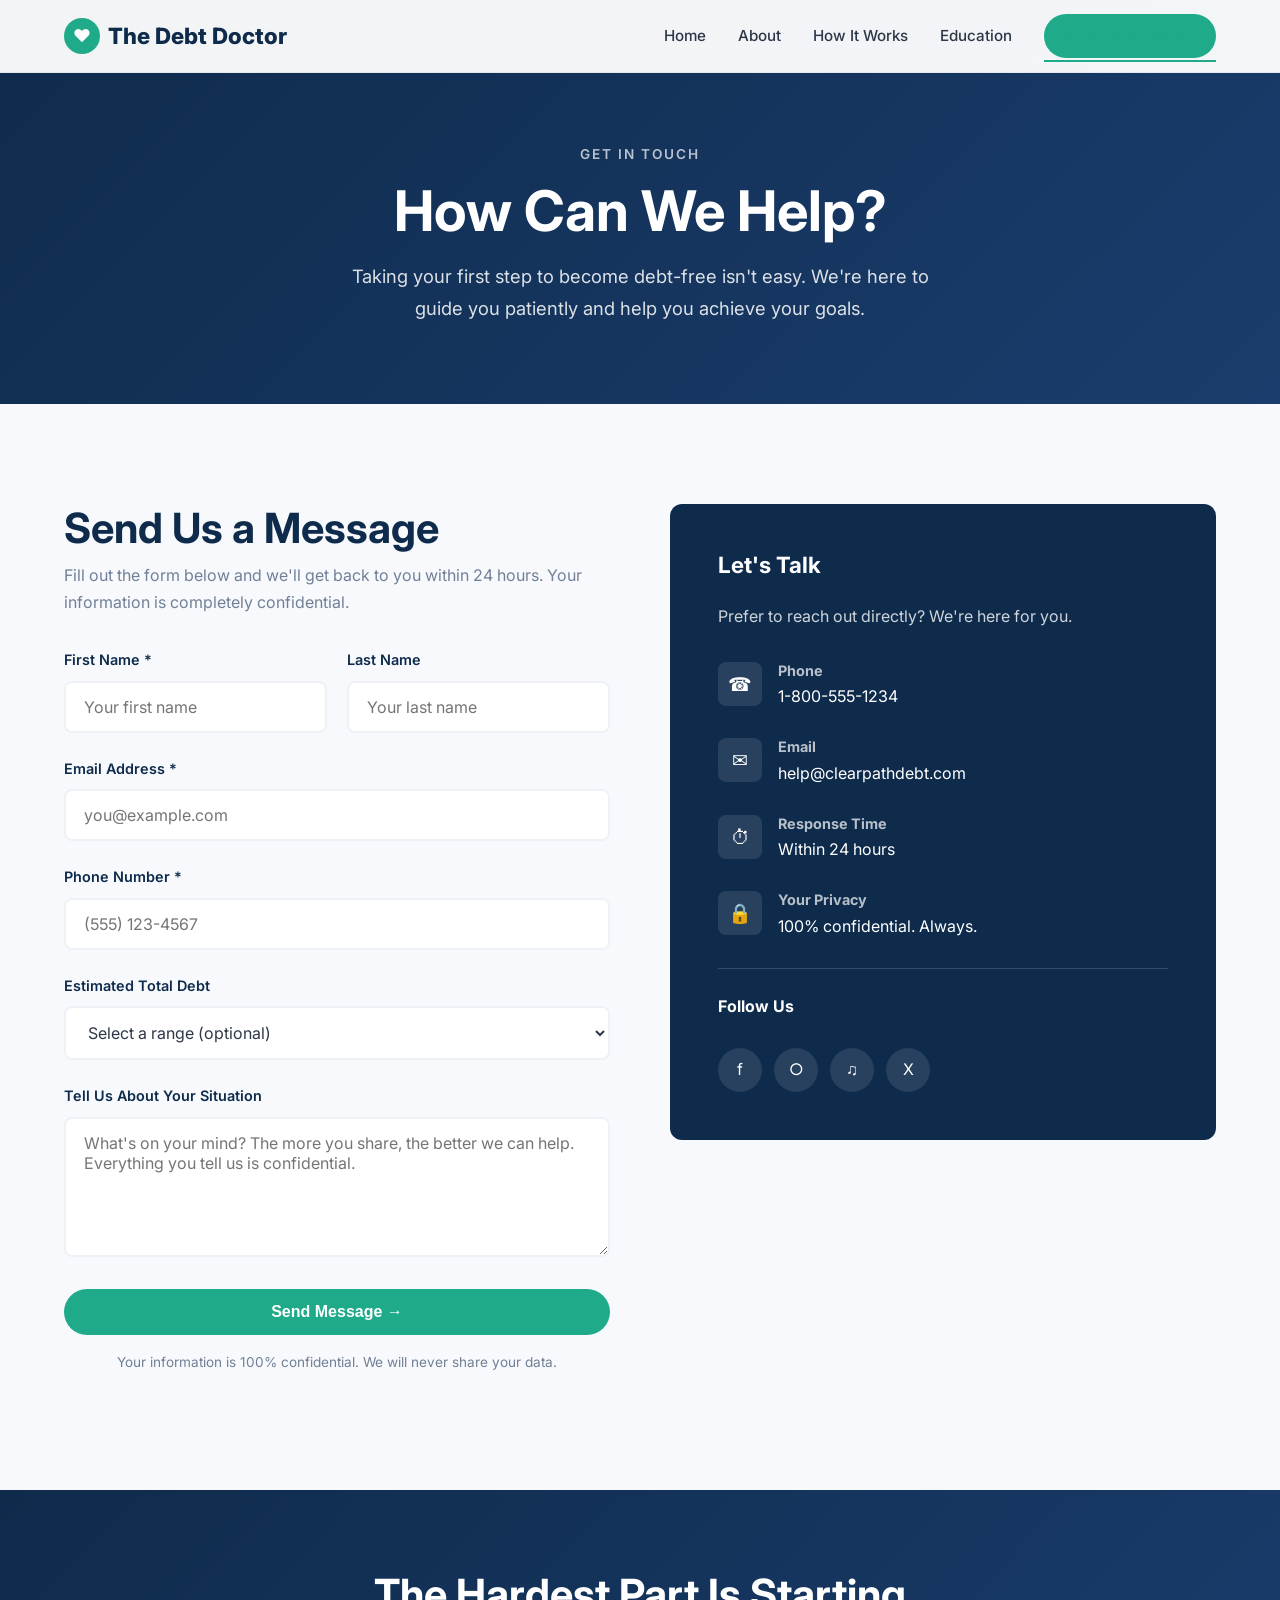
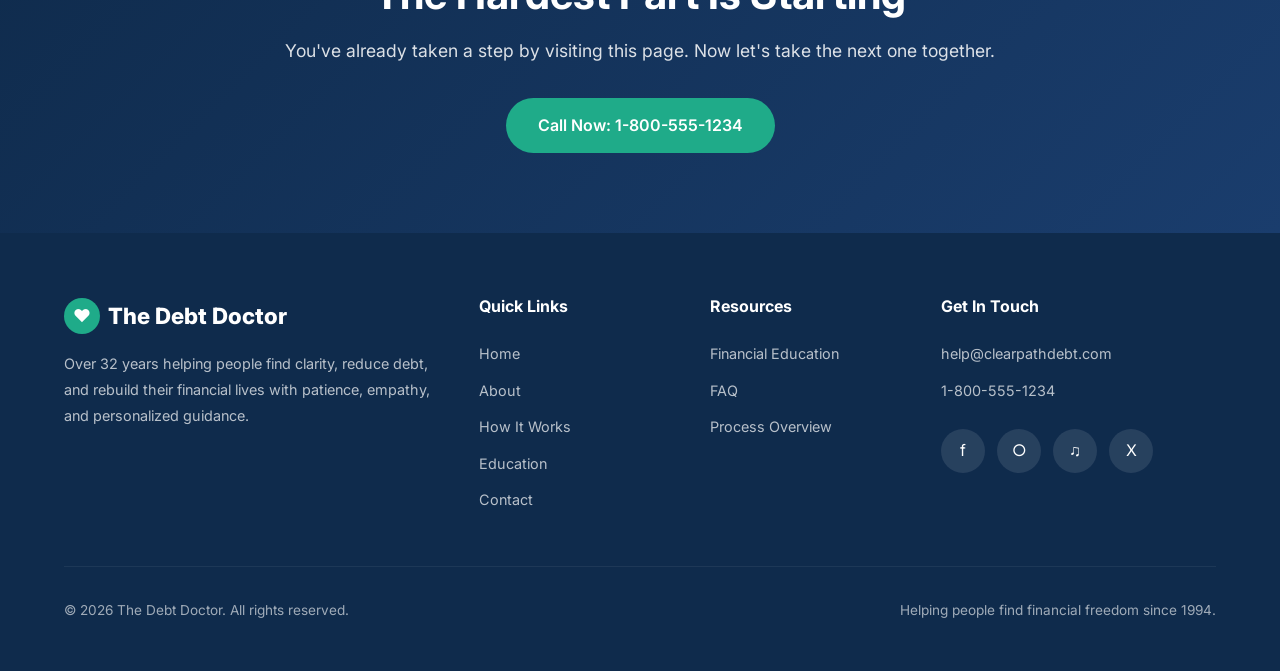
==== contact.html @ 44efca39 "Initial commit: The Debt Doctor improved website" ====
<!DOCTYPE html>
<html lang="en">
<head>
  <meta charset="UTF-8">
  <meta name="viewport" content="width=device-width, initial-scale=1.0">
  <title>Contact | The Debt Doctor - Free Consultation</title>
  <meta name="description" content="Contact The Debt Doctor for a free, no-obligation debt consultation. Call, email, or fill out our form. Taking your first step is the hardest part — we're here to help.">
  <link rel="preconnect" href="https://fonts.googleapis.com">
  <link href="https://fonts.googleapis.com/css2?family=Inter:wght@400;500;600;700;800&display=swap" rel="stylesheet">
  <link rel="stylesheet" href="css/style.css">
</head>
<body>

  <!-- NAVBAR -->
  <nav class="navbar">
    <div class="container nav-inner">
      <a href="index.html" class="nav-logo">
        <div class="logo-icon">&#9829;</div>
        The Debt Doctor
      </a>
      <div class="nav-links" id="navLinks">
        <a href="index.html">Home</a>
        <a href="about.html">About</a>
        <a href="how-it-works.html">How It Works</a>
        <a href="financial-education.html">Education</a>
        <div class="nav-cta">
          <a href="contact.html" class="btn btn-primary active">Free Consultation</a>
        </div>
      </div>
      <button class="hamburger" id="hamburger" aria-label="Toggle menu">
        <span></span><span></span><span></span>
      </button>
    </div>
  </nav>

  <!-- PAGE HERO -->
  <section class="page-hero">
    <div class="container">
      <span class="section-label" style="color: rgba(255,255,255,0.7);">Get In Touch</span>
      <h1>How Can We Help?</h1>
      <p>Taking your first step to become debt-free isn't easy. We're here to guide you patiently and help you achieve your goals.</p>
    </div>
  </section>

  <!-- CONTACT FORM -->
  <section class="section">
    <div class="container">
      <div class="contact-grid fade-in">
        <div class="contact-form">
          <h2 style="margin-bottom: 8px;">Send Us a Message</h2>
          <p style="color: var(--text-light); margin-bottom: 32px;">Fill out the form below and we'll get back to you within 24 hours. Your information is completely confidential.</p>
          <form id="contactForm" action="#" method="POST">
            <div style="display: grid; grid-template-columns: 1fr 1fr; gap: 20px;">
              <div class="form-group">
                <label for="firstName">First Name *</label>
                <input type="text" id="firstName" name="firstName" required placeholder="Your first name">
              </div>
              <div class="form-group">
                <label for="lastName">Last Name</label>
                <input type="text" id="lastName" name="lastName" placeholder="Your last name">
              </div>
            </div>
            <div class="form-group">
              <label for="email">Email Address *</label>
              <input type="email" id="email" name="email" required placeholder="you@example.com">
            </div>
            <div class="form-group">
              <label for="phone">Phone Number *</label>
              <input type="tel" id="phone" name="phone" required placeholder="(555) 123-4567">
            </div>
            <div class="form-group">
              <label for="debtAmount">Estimated Total Debt</label>
              <select id="debtAmount" name="debtAmount">
                <option value="">Select a range (optional)</option>
                <option value="under10k">Under $10,000</option>
                <option value="10k-25k">$10,000 - $25,000</option>
                <option value="25k-50k">$25,000 - $50,000</option>
                <option value="50k-100k">$50,000 - $100,000</option>
                <option value="over100k">Over $100,000</option>
              </select>
            </div>
            <div class="form-group">
              <label for="message">Tell Us About Your Situation</label>
              <textarea id="message" name="message" placeholder="What's on your mind? The more you share, the better we can help. Everything you tell us is confidential."></textarea>
            </div>
            <button type="submit" class="btn btn-primary" style="width: 100%; justify-content: center;">Send Message &rarr;</button>
            <p style="text-align: center; font-size: 0.85rem; color: var(--text-light); margin-top: 16px;">Your information is 100% confidential. We will never share your data.</p>
          </form>
        </div>

        <div>
          <div class="contact-info-card">
            <h3>Let's Talk</h3>
            <p style="opacity: 0.8; margin-bottom: 32px;">Prefer to reach out directly? We're here for you.</p>

            <div class="contact-info-item">
              <div class="contact-info-icon">&#9742;</div>
              <div>
                <h4>Phone</h4>
                <p><a href="tel:18005551234" style="color: white;">1-800-555-1234</a></p>
              </div>
            </div>

            <div class="contact-info-item">
              <div class="contact-info-icon">&#9993;</div>
              <div>
                <h4>Email</h4>
                <p><a href="mailto:help@clearpathdebt.com" style="color: white;">help@clearpathdebt.com</a></p>
              </div>
            </div>

            <div class="contact-info-item">
              <div class="contact-info-icon">&#9201;</div>
              <div>
                <h4>Response Time</h4>
                <p>Within 24 hours</p>
              </div>
            </div>

            <div class="contact-info-item">
              <div class="contact-info-icon">&#128274;</div>
              <div>
                <h4>Your Privacy</h4>
                <p>100% confidential. Always.</p>
              </div>
            </div>

            <hr style="border: none; border-top: 1px solid rgba(255,255,255,0.15); margin: 28px 0;">

            <h4 style="color: white; margin-bottom: 16px;">Follow Us</h4>
            <div class="social-links">
              <a href="#" class="social-link" aria-label="Facebook">f</a>
              <a href="#" class="social-link" aria-label="Instagram">&#9675;</a>
              <a href="https://www.tiktok.com/@thedebtdoctor7" class="social-link" aria-label="TikTok">&#9835;</a>
              <a href="#" class="social-link" aria-label="Twitter">X</a>
            </div>
          </div>
        </div>
      </div>
    </div>
  </section>

  <!-- CTA -->
  <section class="cta-banner">
    <div class="container fade-in">
      <h2>The Hardest Part Is Starting</h2>
      <p>You've already taken a step by visiting this page. Now let's take the next one together.</p>
      <a href="tel:18005551234" class="btn btn-primary">Call Now: 1-800-555-1234</a>
    </div>
  </section>

  <!-- FOOTER -->
  <footer class="footer">
    <div class="container">
      <div class="footer-grid">
        <div class="footer-brand">
          <div class="nav-logo" style="color: white;">
            <div class="logo-icon">&#9829;</div>
            The Debt Doctor
          </div>
          <p>Over 32 years helping people find clarity, reduce debt, and rebuild their financial lives with patience, empathy, and personalized guidance.</p>
        </div>
        <div>
          <h4>Quick Links</h4>
          <div class="footer-links">
            <a href="index.html">Home</a>
            <a href="about.html">About</a>
            <a href="how-it-works.html">How It Works</a>
            <a href="financial-education.html">Education</a>
            <a href="contact.html">Contact</a>
          </div>
        </div>
        <div>
          <h4>Resources</h4>
          <div class="footer-links">
            <a href="financial-education.html">Financial Education</a>
            <a href="financial-education.html#faq">FAQ</a>
            <a href="how-it-works.html">Process Overview</a>
          </div>
        </div>
        <div>
          <h4>Get In Touch</h4>
          <div class="footer-links">
            <a href="mailto:help@clearpathdebt.com">help@clearpathdebt.com</a>
            <a href="tel:18005551234">1-800-555-1234</a>
          </div>
          <div class="social-links" style="margin-top: 20px;">
            <a href="#" class="social-link" aria-label="Facebook">f</a>
            <a href="#" class="social-link" aria-label="Instagram">&#9675;</a>
            <a href="#" class="social-link" aria-label="TikTok">&#9835;</a>
            <a href="#" class="social-link" aria-label="Twitter">X</a>
          </div>
        </div>
      </div>
      <div class="footer-bottom">
        <p>&copy; 2026 The Debt Doctor. All rights reserved.</p>
        <p>Helping people find financial freedom since 1994.</p>
      </div>
    </div>
  </footer>

  <script src="js/main.js"></script>
</body>
</html>
---- css/style.css ----
/* ===== RESET & BASE ===== */
*, *::before, *::after { box-sizing: border-box; margin: 0; padding: 0; }

:root {
  --primary: #0F2B4C;
  --primary-light: #1A3D6D;
  --accent: #1FAB89;
  --accent-light: #25D4A5;
  --accent-dark: #178F72;
  --gold: #D4A84B;
  --bg: #F7F9FC;
  --bg-alt: #EEF2F7;
  --text: #2D3748;
  --text-light: #718096;
  --white: #FFFFFF;
  --shadow: 0 4px 24px rgba(15,43,76,0.08);
  --shadow-lg: 0 12px 48px rgba(15,43,76,0.12);
  --radius: 12px;
  --radius-sm: 8px;
  --transition: 0.3s ease;
  --max-width: 1200px;
}

html { scroll-behavior: smooth; font-size: 16px; }

body {
  font-family: 'Inter', -apple-system, BlinkMacSystemFont, 'Segoe UI', sans-serif;
  color: var(--text);
  background: var(--bg);
  line-height: 1.7;
  -webkit-font-smoothing: antialiased;
}

img { max-width: 100%; height: auto; display: block; }
a { text-decoration: none; color: inherit; transition: color var(--transition); }
ul { list-style: none; }

.container { max-width: var(--max-width); margin: 0 auto; padding: 0 24px; }

/* ===== TYPOGRAPHY ===== */
h1, h2, h3, h4 { font-weight: 700; line-height: 1.2; color: var(--primary); }
h1 { font-size: clamp(2.2rem, 5vw, 3.5rem); }
h2 { font-size: clamp(1.8rem, 4vw, 2.6rem); }
h3 { font-size: clamp(1.2rem, 2.5vw, 1.5rem); }
p { margin-bottom: 1rem; }

.section-label {
  display: inline-block;
  font-size: 0.85rem;
  font-weight: 600;
  text-transform: uppercase;
  letter-spacing: 2px;
  color: var(--accent);
  margin-bottom: 12px;
}

/* ===== BUTTONS ===== */
.btn {
  display: inline-flex;
  align-items: center;
  gap: 8px;
  padding: 14px 32px;
  border-radius: 50px;
  font-weight: 600;
  font-size: 1rem;
  border: none;
  cursor: pointer;
  transition: all var(--transition);
  text-align: center;
}

.btn-primary {
  background: var(--accent);
  color: var(--white);
}
.btn-primary:hover {
  background: var(--accent-dark);
  transform: translateY(-2px);
  box-shadow: 0 8px 24px rgba(31,171,137,0.3);
}

.btn-outline {
  background: transparent;
  color: var(--white);
  border: 2px solid var(--white);
}
.btn-outline:hover {
  background: var(--white);
  color: var(--primary);
}

.btn-secondary {
  background: var(--primary);
  color: var(--white);
}
.btn-secondary:hover {
  background: var(--primary-light);
  transform: translateY(-2px);
}

/* ===== NAVBAR ===== */
.navbar {
  position: fixed;
  top: 0;
  left: 0;
  right: 0;
  z-index: 1000;
  background: rgba(255,255,255,0.95);
  backdrop-filter: blur(12px);
  border-bottom: 1px solid rgba(15,43,76,0.06);
  transition: all var(--transition);
}

.navbar.scrolled {
  box-shadow: var(--shadow);
}

.nav-inner {
  display: flex;
  align-items: center;
  justify-content: space-between;
  height: 72px;
}

.nav-logo {
  font-size: 1.4rem;
  font-weight: 800;
  color: var(--primary);
  display: flex;
  align-items: center;
  gap: 8px;
}

.nav-logo .logo-icon {
  width: 36px;
  height: 36px;
  background: var(--accent);
  border-radius: 50%;
  display: flex;
  align-items: center;
  justify-content: center;
  color: white;
  font-size: 1.1rem;
}

.nav-links {
  display: flex;
  align-items: center;
  gap: 32px;
}

.nav-links a {
  font-weight: 500;
  font-size: 0.95rem;
  color: var(--text);
  position: relative;
}

.nav-links a::after {
  content: '';
  position: absolute;
  bottom: -4px;
  left: 0;
  width: 0;
  height: 2px;
  background: var(--accent);
  transition: width var(--transition);
}

.nav-links a:hover::after,
.nav-links a.active::after {
  width: 100%;
}

.nav-links a.active { color: var(--accent); }

.nav-cta .btn { padding: 10px 24px; font-size: 0.9rem; }

.hamburger {
  display: none;
  flex-direction: column;
  gap: 5px;
  cursor: pointer;
  padding: 8px;
  background: none;
  border: none;
}

.hamburger span {
  width: 24px;
  height: 2px;
  background: var(--primary);
  transition: all var(--transition);
}

/* ===== HERO ===== */
.hero {
  min-height: 100vh;
  display: flex;
  align-items: center;
  position: relative;
  overflow: hidden;
  background: linear-gradient(135deg, var(--primary) 0%, var(--primary-light) 50%, #1a4a7a 100%);
  color: var(--white);
}

.hero::before {
  content: '';
  position: absolute;
  inset: 0;
  background: url('https://images.unsplash.com/photo-1579621970563-ebec7560ff3e?w=1920&q=80') center/cover;
  opacity: 0.15;
}

.hero-content {
  position: relative;
  z-index: 1;
  max-width: 680px;
  padding: 120px 0 80px;
}

.hero h1 {
  color: var(--white);
  margin-bottom: 24px;
}

.hero h1 span {
  color: var(--accent-light);
}

.hero p {
  font-size: 1.2rem;
  opacity: 0.9;
  margin-bottom: 36px;
  line-height: 1.8;
}

.hero-btns {
  display: flex;
  gap: 16px;
  flex-wrap: wrap;
}

.hero-stats {
  display: flex;
  gap: 48px;
  margin-top: 60px;
  padding-top: 40px;
  border-top: 1px solid rgba(255,255,255,0.15);
}

.hero-stat h3 {
  color: var(--accent-light);
  font-size: 2.2rem;
  margin-bottom: 4px;
}

.hero-stat p {
  font-size: 0.9rem;
  opacity: 0.7;
  margin: 0;
}

/* ===== PAGE HERO (inner pages) ===== */
.page-hero {
  padding: 140px 0 80px;
  background: linear-gradient(135deg, var(--primary) 0%, var(--primary-light) 100%);
  color: var(--white);
  text-align: center;
}

.page-hero h1 { color: var(--white); margin-bottom: 16px; }
.page-hero p { opacity: 0.85; font-size: 1.15rem; max-width: 600px; margin: 0 auto; }

/* ===== SECTIONS ===== */
.section {
  padding: 100px 0;
}

.section-header {
  text-align: center;
  max-width: 640px;
  margin: 0 auto 60px;
}

.section-header p {
  color: var(--text-light);
  font-size: 1.1rem;
}

/* ===== PROBLEM / APPROACH ===== */
.two-col {
  display: grid;
  grid-template-columns: 1fr 1fr;
  gap: 60px;
  align-items: center;
}

.two-col-text h2 { margin-bottom: 20px; }
.two-col-text p { color: var(--text-light); }

.two-col-image {
  border-radius: var(--radius);
  overflow: hidden;
  box-shadow: var(--shadow-lg);
}

.two-col-image img {
  width: 100%;
  height: 400px;
  object-fit: cover;
}

/* ===== FEATURE CARDS ===== */
.features-grid {
  display: grid;
  grid-template-columns: repeat(3, 1fr);
  gap: 32px;
}

.feature-card {
  background: var(--white);
  padding: 40px 32px;
  border-radius: var(--radius);
  box-shadow: var(--shadow);
  transition: all var(--transition);
  border: 1px solid transparent;
}

.feature-card:hover {
  transform: translateY(-4px);
  border-color: var(--accent);
  box-shadow: var(--shadow-lg);
}

.feature-icon {
  width: 56px;
  height: 56px;
  background: linear-gradient(135deg, var(--accent), var(--accent-light));
  border-radius: var(--radius-sm);
  display: flex;
  align-items: center;
  justify-content: center;
  font-size: 1.5rem;
  margin-bottom: 20px;
}

.feature-card h3 { margin-bottom: 12px; }
.feature-card p { color: var(--text-light); font-size: 0.95rem; margin: 0; }

/* ===== STEPS / HOW IT WORKS ===== */
.steps {
  display: grid;
  grid-template-columns: repeat(4, 1fr);
  gap: 32px;
  counter-reset: step;
}

.step {
  text-align: center;
  position: relative;
  padding: 40px 20px;
}

.step::before {
  counter-increment: step;
  content: counter(step);
  display: flex;
  align-items: center;
  justify-content: center;
  width: 56px;
  height: 56px;
  background: var(--accent);
  color: var(--white);
  font-size: 1.4rem;
  font-weight: 700;
  border-radius: 50%;
  margin: 0 auto 20px;
}

.step h3 { margin-bottom: 10px; }
.step p { color: var(--text-light); font-size: 0.95rem; }

/* ===== TESTIMONIALS ===== */
.testimonials-grid {
  display: grid;
  grid-template-columns: repeat(auto-fit, minmax(300px, 1fr));
  gap: 32px;
}

.testimonial-card {
  background: var(--white);
  padding: 36px;
  border-radius: var(--radius);
  box-shadow: var(--shadow);
  position: relative;
}

.testimonial-card::before {
  content: '\201C';
  font-size: 4rem;
  color: var(--accent);
  line-height: 1;
  opacity: 0.3;
  position: absolute;
  top: 16px;
  left: 24px;
}

.testimonial-card p {
  font-style: italic;
  color: var(--text-light);
  margin-bottom: 20px;
  position: relative;
  z-index: 1;
}

.testimonial-author {
  display: flex;
  align-items: center;
  gap: 12px;
}

.testimonial-avatar {
  width: 44px;
  height: 44px;
  border-radius: 50%;
  background: var(--accent);
  display: flex;
  align-items: center;
  justify-content: center;
  color: white;
  font-weight: 700;
  font-size: 0.9rem;
}

.testimonial-name {
  font-weight: 600;
  color: var(--primary);
}

.testimonial-stars {
  color: var(--gold);
  font-size: 0.85rem;
}

/* ===== FAQ ===== */
.faq-list {
  max-width: 800px;
  margin: 0 auto;
}

.faq-item {
  border-bottom: 1px solid var(--bg-alt);
  overflow: hidden;
}

.faq-question {
  width: 100%;
  background: none;
  border: none;
  padding: 24px 0;
  font-size: 1.05rem;
  font-weight: 600;
  color: var(--primary);
  cursor: pointer;
  display: flex;
  justify-content: space-between;
  align-items: center;
  text-align: left;
  font-family: inherit;
}

.faq-question::after {
  content: '+';
  font-size: 1.4rem;
  color: var(--accent);
  transition: transform var(--transition);
}

.faq-item.active .faq-question::after {
  transform: rotate(45deg);
}

.faq-answer {
  max-height: 0;
  overflow: hidden;
  transition: max-height 0.4s ease, padding 0.4s ease;
}

.faq-item.active .faq-answer {
  max-height: 300px;
  padding-bottom: 24px;
}

.faq-answer p {
  color: var(--text-light);
  line-height: 1.8;
}

/* ===== CTA BANNER ===== */
.cta-banner {
  background: linear-gradient(135deg, var(--primary) 0%, var(--primary-light) 100%);
  padding: 80px 0;
  text-align: center;
  color: var(--white);
}

.cta-banner h2 { color: var(--white); margin-bottom: 16px; }
.cta-banner p { opacity: 0.85; font-size: 1.1rem; margin-bottom: 32px; }

/* ===== ABOUT PAGE ===== */
.about-story {
  display: grid;
  grid-template-columns: 1fr 1fr;
  gap: 60px;
  align-items: center;
}

.about-image {
  border-radius: var(--radius);
  overflow: hidden;
  box-shadow: var(--shadow-lg);
}

.about-image img {
  width: 100%;
  height: 500px;
  object-fit: cover;
}

.about-quote {
  background: var(--bg-alt);
  border-left: 4px solid var(--accent);
  padding: 24px 32px;
  margin: 32px 0;
  border-radius: 0 var(--radius-sm) var(--radius-sm) 0;
}

.about-quote p {
  font-style: italic;
  color: var(--text-light);
  margin: 0;
}

/* ===== EDUCATION / ARTICLES ===== */
.articles-grid {
  display: grid;
  grid-template-columns: repeat(auto-fit, minmax(300px, 1fr));
  gap: 32px;
}

.article-card {
  background: var(--white);
  border-radius: var(--radius);
  overflow: hidden;
  box-shadow: var(--shadow);
  transition: all var(--transition);
}

.article-card:hover {
  transform: translateY(-4px);
  box-shadow: var(--shadow-lg);
}

.article-card-img {
  height: 200px;
  overflow: hidden;
}

.article-card-img img {
  width: 100%;
  height: 100%;
  object-fit: cover;
  transition: transform var(--transition);
}

.article-card:hover .article-card-img img {
  transform: scale(1.05);
}

.article-card-body {
  padding: 28px;
}

.article-tag {
  display: inline-block;
  font-size: 0.75rem;
  font-weight: 600;
  text-transform: uppercase;
  letter-spacing: 1px;
  color: var(--accent);
  margin-bottom: 12px;
}

.article-card-body h3 { margin-bottom: 10px; font-size: 1.2rem; }
.article-card-body p { color: var(--text-light); font-size: 0.9rem; }

/* ===== CONTACT ===== */
.contact-grid {
  display: grid;
  grid-template-columns: 1fr 1fr;
  gap: 60px;
}

.contact-form { max-width: 100%; }

.form-group { margin-bottom: 24px; }

.form-group label {
  display: block;
  font-weight: 600;
  font-size: 0.9rem;
  margin-bottom: 8px;
  color: var(--primary);
}

.form-group input,
.form-group textarea,
.form-group select {
  width: 100%;
  padding: 14px 18px;
  border: 2px solid var(--bg-alt);
  border-radius: var(--radius-sm);
  font-family: inherit;
  font-size: 1rem;
  color: var(--text);
  transition: border-color var(--transition);
  background: var(--white);
}

.form-group input:focus,
.form-group textarea:focus {
  outline: none;
  border-color: var(--accent);
}

.form-group textarea { resize: vertical; min-height: 140px; }

.contact-info-card {
  background: var(--primary);
  color: var(--white);
  padding: 48px;
  border-radius: var(--radius);
  height: fit-content;
}

.contact-info-card h3 {
  color: var(--white);
  margin-bottom: 24px;
  font-size: 1.4rem;
}

.contact-info-item {
  display: flex;
  align-items: flex-start;
  gap: 16px;
  margin-bottom: 28px;
}

.contact-info-icon {
  width: 44px;
  height: 44px;
  background: rgba(255,255,255,0.1);
  border-radius: var(--radius-sm);
  display: flex;
  align-items: center;
  justify-content: center;
  font-size: 1.2rem;
  flex-shrink: 0;
}

.contact-info-item h4 {
  color: var(--white);
  font-size: 0.9rem;
  margin-bottom: 4px;
  opacity: 0.7;
}

.contact-info-item p {
  color: var(--white);
  margin: 0;
}

.social-links {
  display: flex;
  gap: 12px;
  margin-top: 32px;
}

.social-link {
  width: 44px;
  height: 44px;
  background: rgba(255,255,255,0.1);
  border-radius: 50%;
  display: flex;
  align-items: center;
  justify-content: center;
  color: white;
  transition: all var(--transition);
}

.social-link:hover {
  background: var(--accent);
  transform: translateY(-2px);
}

/* ===== FOOTER ===== */
.footer {
  background: var(--primary);
  color: var(--white);
  padding: 64px 0 32px;
}

.footer-grid {
  display: grid;
  grid-template-columns: 2fr 1fr 1fr 1.5fr;
  gap: 48px;
  margin-bottom: 48px;
}

.footer-brand p {
  opacity: 0.7;
  font-size: 0.9rem;
  margin-top: 16px;
  line-height: 1.8;
}

.footer h4 {
  color: var(--white);
  font-size: 1rem;
  margin-bottom: 20px;
}

.footer-links a {
  display: block;
  padding: 6px 0;
  font-size: 0.9rem;
  opacity: 0.7;
  transition: opacity var(--transition);
}

.footer-links a:hover { opacity: 1; color: var(--accent-light); }

.footer-bottom {
  border-top: 1px solid rgba(255,255,255,0.1);
  padding-top: 32px;
  display: flex;
  justify-content: space-between;
  align-items: center;
  font-size: 0.85rem;
  opacity: 0.6;
}

/* ===== ANIMATIONS ===== */
.fade-in {
  opacity: 0;
  transform: translateY(24px);
  transition: opacity 0.6s ease, transform 0.6s ease;
}

.fade-in.visible {
  opacity: 1;
  transform: translateY(0);
}

/* ===== RESPONSIVE ===== */
@media (max-width: 1024px) {
  .features-grid { grid-template-columns: repeat(2, 1fr); }
  .steps { grid-template-columns: repeat(2, 1fr); }
  .footer-grid { grid-template-columns: repeat(2, 1fr); }
}

@media (max-width: 768px) {
  .nav-links { display: none; }
  .hamburger { display: flex; }

  .nav-links.open {
    display: flex;
    flex-direction: column;
    position: absolute;
    top: 72px;
    left: 0;
    right: 0;
    background: var(--white);
    padding: 24px;
    gap: 16px;
    box-shadow: var(--shadow);
  }

  .two-col,
  .about-story,
  .contact-grid {
    grid-template-columns: 1fr;
    gap: 40px;
  }

  .features-grid { grid-template-columns: 1fr; }
  .steps { grid-template-columns: 1fr; }
  .hero-stats { flex-direction: column; gap: 24px; }
  .hero-content { padding: 100px 0 60px; }
  .section { padding: 60px 0; }
  .footer-grid { grid-template-columns: 1fr; gap: 32px; }
  .footer-bottom { flex-direction: column; gap: 12px; text-align: center; }
}
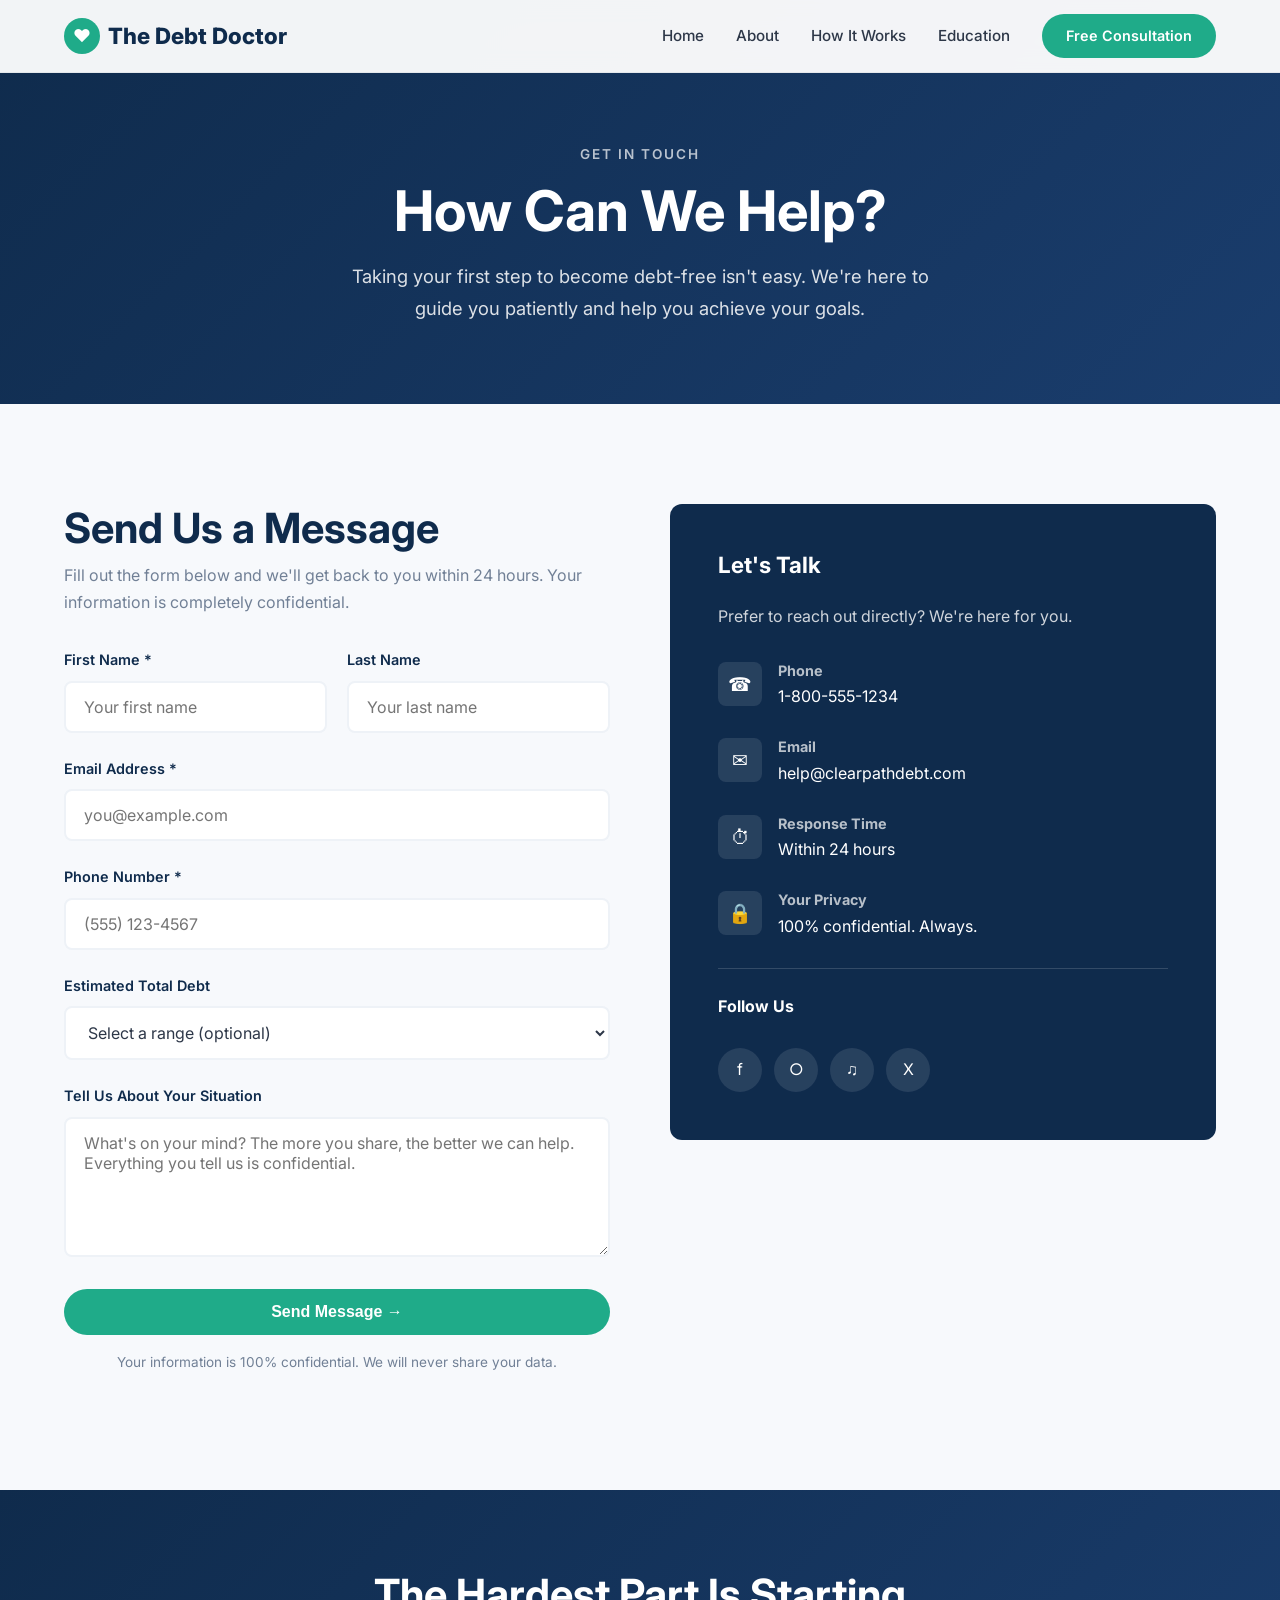
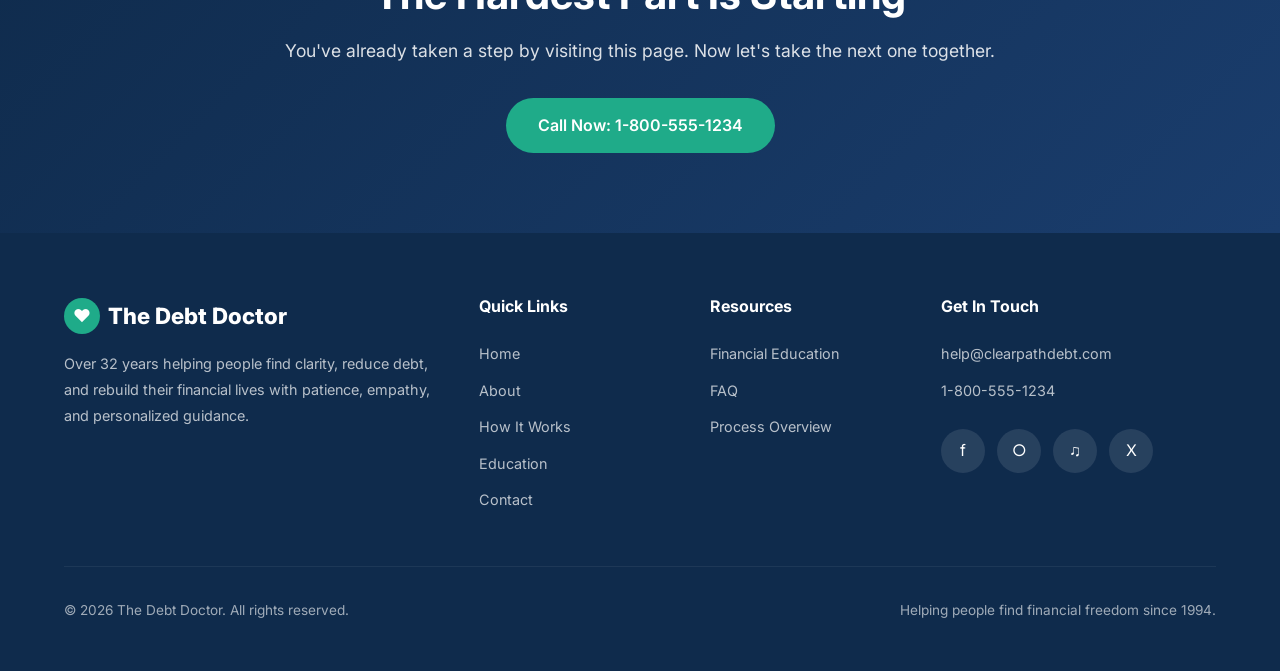
==== commit 9cb72f86: "Connect contact form to Formspree" ====
--- a/contact.html
+++ b/contact.html
@@ -49,7 +49,7 @@
         <div class="contact-form">
           <h2 style="margin-bottom: 8px;">Send Us a Message</h2>
           <p style="color: var(--text-light); margin-bottom: 32px;">Fill out the form below and we'll get back to you within 24 hours. Your information is completely confidential.</p>
-          <form id="contactForm" action="#" method="POST">
+          <form id="contactForm" action="https://formspree.io/f/mdapedpv" method="POST">
             <div style="display: grid; grid-template-columns: 1fr 1fr; gap: 20px;">
               <div class="form-group">
                 <label for="firstName">First Name *</label>
--- a/css/style.css
+++ b/css/style.css
@@ -149,14 +149,14 @@
   gap: 32px;
 }
 
-.nav-links a {
+.nav-links a:not(.btn) {
   font-weight: 500;
   font-size: 0.95rem;
   color: var(--text);
   position: relative;
 }
 
-.nav-links a::after {
+.nav-links a:not(.btn)::after {
   content: '';
   position: absolute;
   bottom: -4px;
@@ -167,12 +167,12 @@
   transition: width var(--transition);
 }
 
-.nav-links a:hover::after,
-.nav-links a.active::after {
+.nav-links a:not(.btn):hover::after,
+.nav-links a:not(.btn).active::after {
   width: 100%;
 }
 
-.nav-links a.active { color: var(--accent); }
+.nav-links a:not(.btn).active { color: var(--accent); }
 
 .nav-cta .btn { padding: 10px 24px; font-size: 0.9rem; }
 
